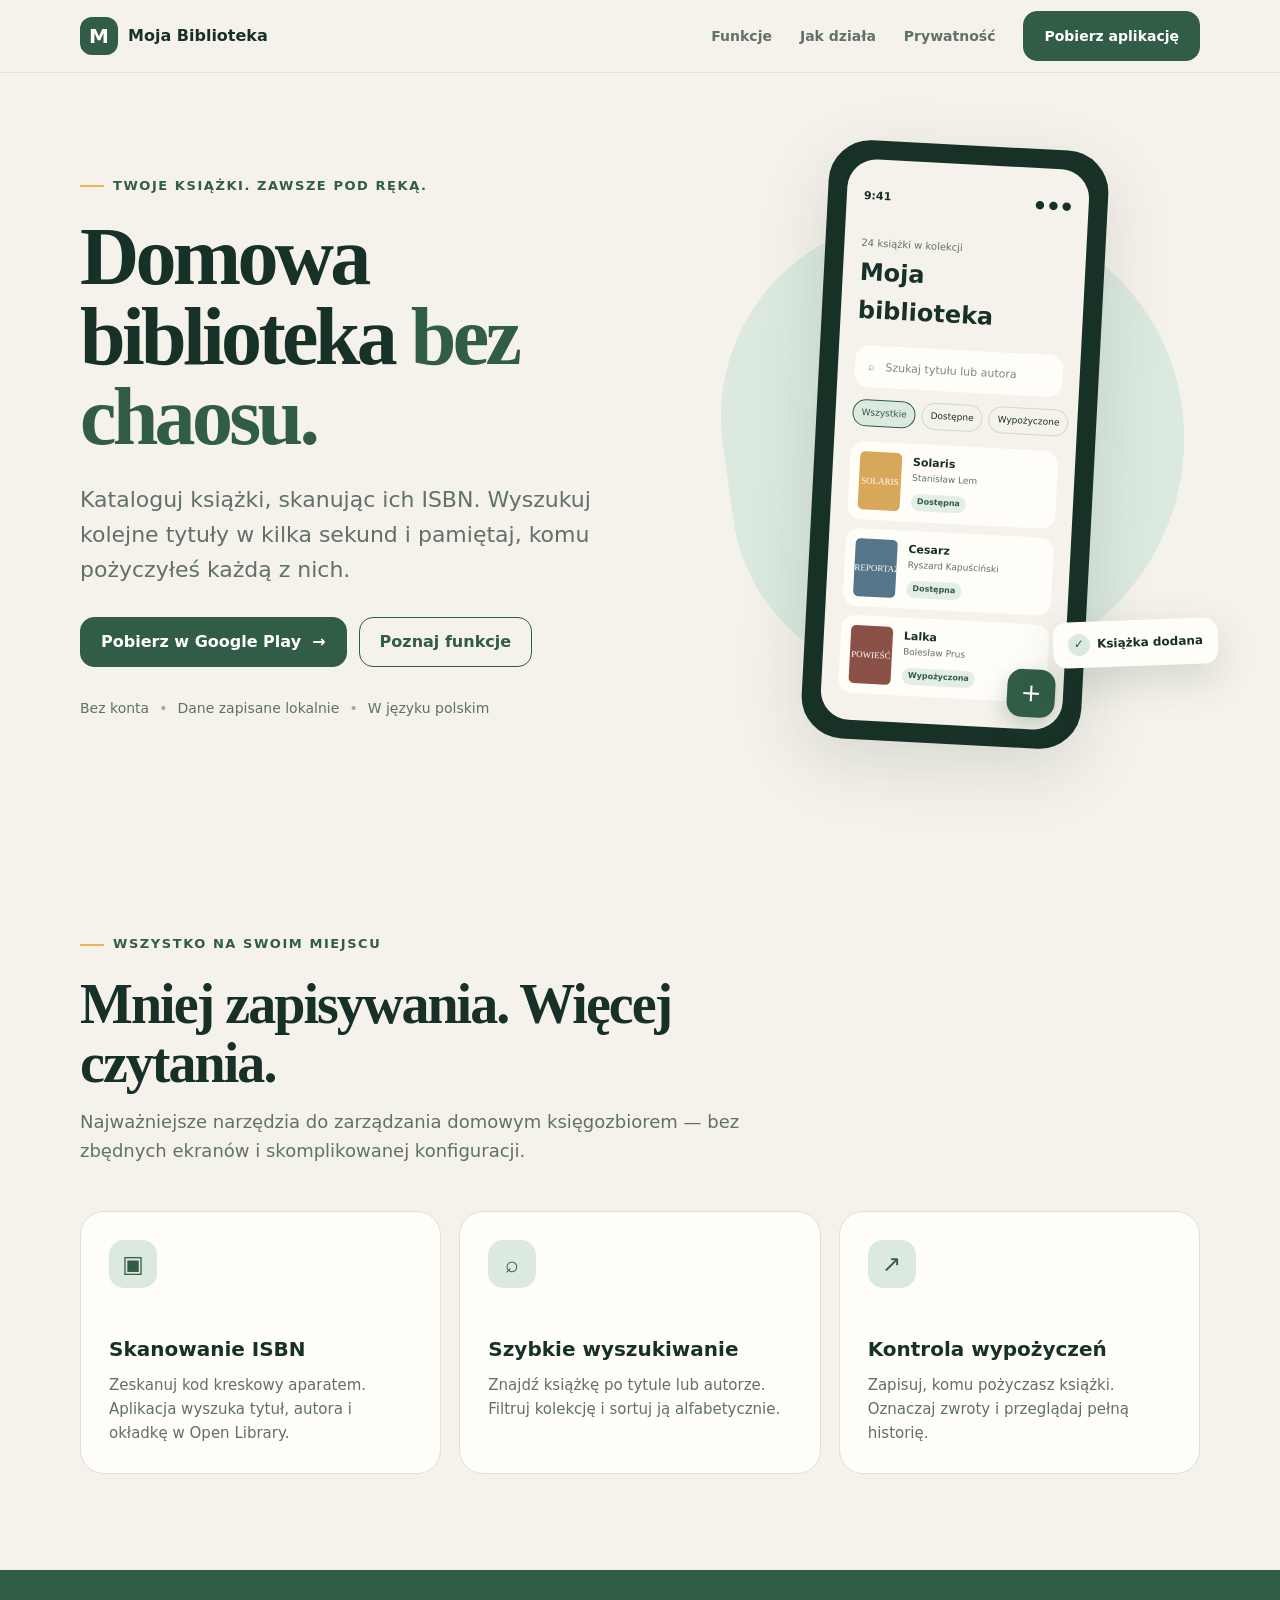
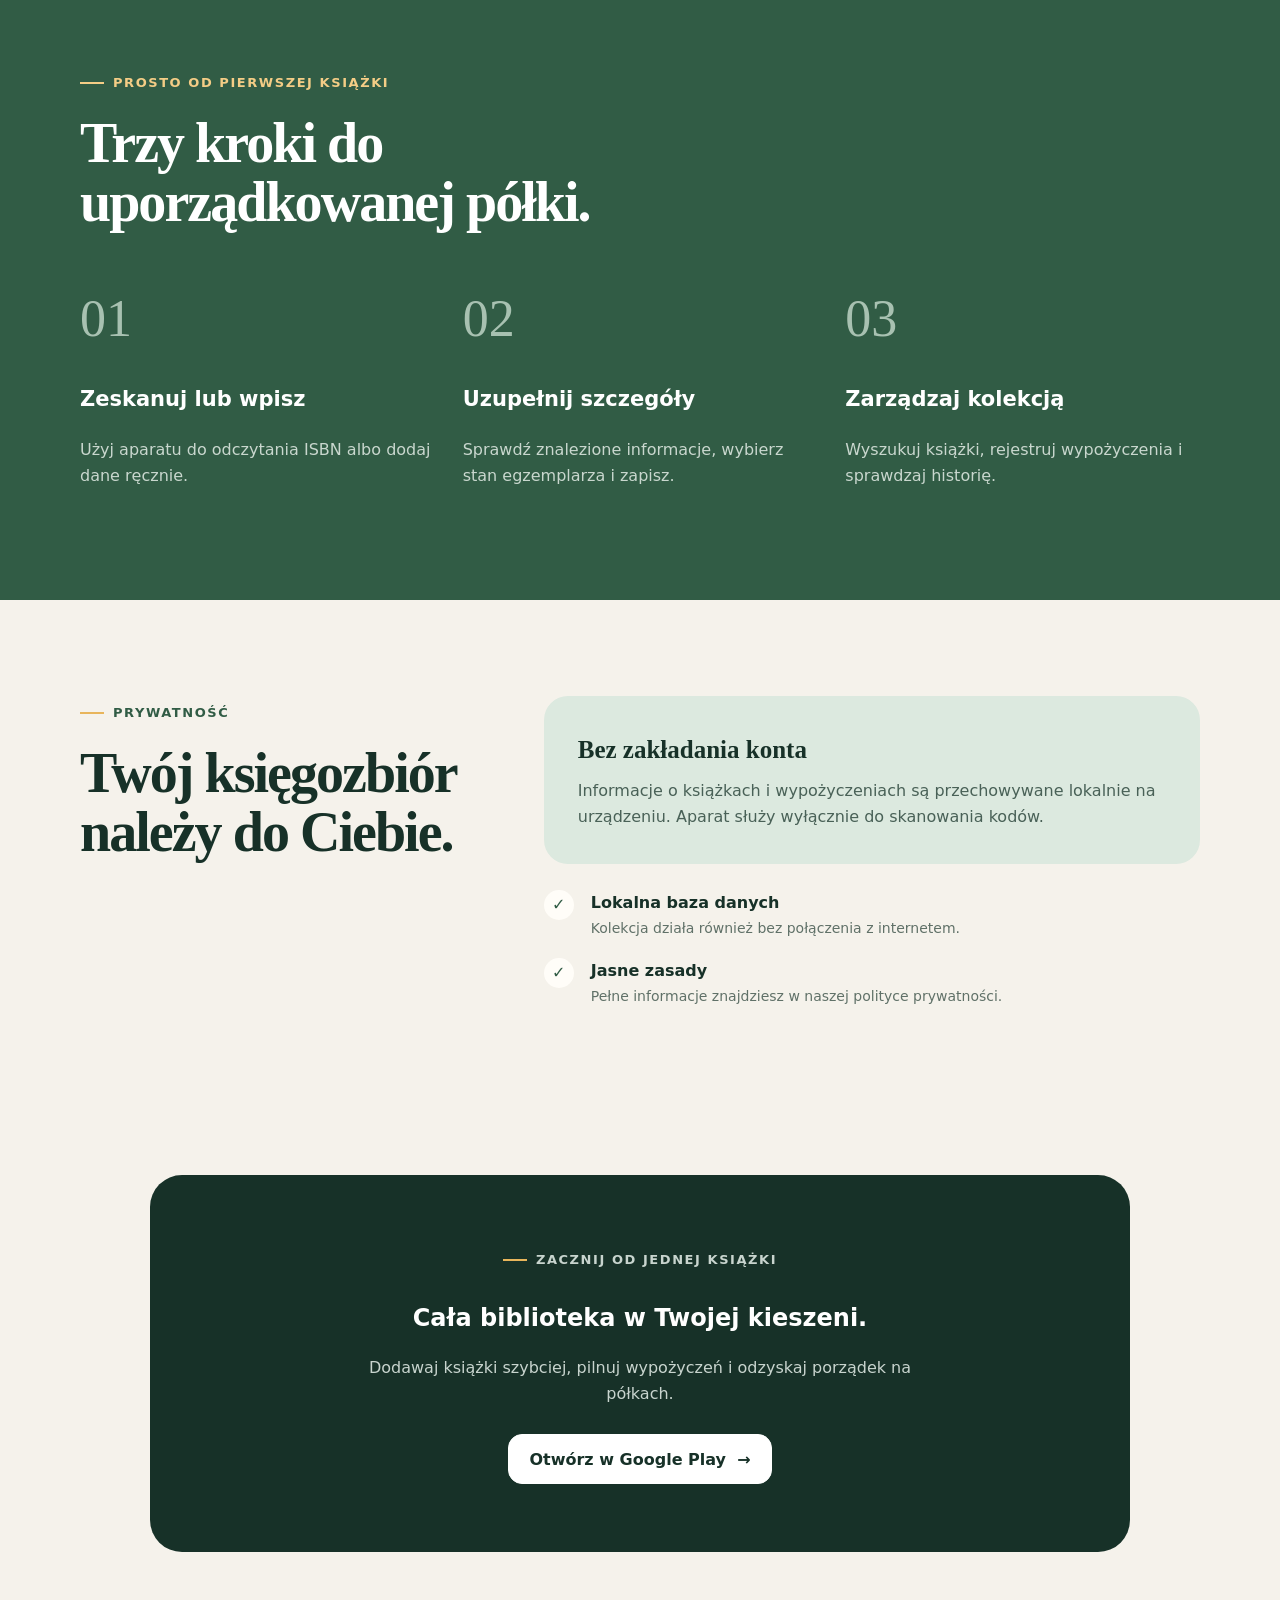
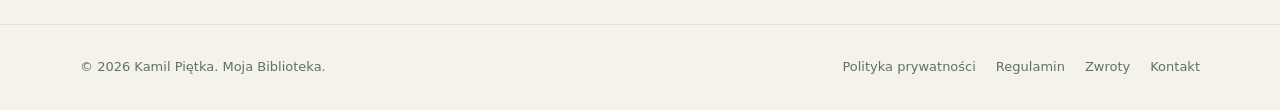
==== mojabiblioteka/index.html @ 93f89941 "Add Moja Biblioteka landing page" ====
<!doctype html>
<html lang="pl">
<head>
  <meta charset="utf-8">
  <meta name="viewport" content="width=device-width, initial-scale=1">
  <meta name="theme-color" content="#315c45">
  <meta name="description" content="Moja Biblioteka — prosta aplikacja do katalogowania książek i kontrolowania wypożyczeń.">
  <meta property="og:title" content="Moja Biblioteka — Twój księgozbiór w telefonie">
  <meta property="og:description" content="Skanuj ISBN, porządkuj książki i pamiętaj, komu je pożyczyłeś.">
  <meta property="og:type" content="website">
  <meta property="og:url" content="https://mojabiblioteka.kamilpietka.dev/">
  <title>Moja Biblioteka — Twój księgozbiór w telefonie</title>
  <style>
    :root{--ink:#173128;--muted:#607168;--green:#315c45;--green-dark:#244936;--mint:#dce9df;--cream:#f5f2eb;--paper:#fffdf8;--line:#dce2dc;--gold:#e8b55b;--shadow:0 22px 70px rgba(28,59,45,.14)}
    *{box-sizing:border-box}html{scroll-behavior:smooth}body{margin:0;background:var(--cream);color:var(--ink);font-family:Inter,ui-sans-serif,system-ui,-apple-system,BlinkMacSystemFont,"Segoe UI",sans-serif;line-height:1.6}a{color:inherit}.wrap{width:min(1120px,calc(100% - 40px));margin:auto}.site-header{position:sticky;top:0;z-index:10;background:rgba(245,242,235,.88);border-bottom:1px solid rgba(49,92,69,.1);backdrop-filter:blur(14px)}.nav{height:72px;display:flex;align-items:center;justify-content:space-between}.brand{display:flex;align-items:center;gap:10px;font-weight:800;text-decoration:none}.brand-mark{width:38px;height:38px;display:grid;place-items:center;border-radius:12px;background:var(--green);color:#fff;font-size:20px}.nav-links{display:flex;align-items:center;gap:28px}.nav-links a{text-decoration:none;font-size:14px;font-weight:650;color:var(--muted)}.nav-links a:hover{color:var(--green)}.button{display:inline-flex;align-items:center;justify-content:center;gap:10px;min-height:50px;padding:0 20px;border:1px solid var(--green);border-radius:14px;background:transparent;color:var(--green);font-weight:750;text-decoration:none;transition:.2s ease}.button:hover{transform:translateY(-2px);box-shadow:0 10px 28px rgba(49,92,69,.15)}.button.primary{background:var(--green);color:#fff}.hero{min-height:720px;display:grid;grid-template-columns:1.06fr .94fr;align-items:center;gap:76px;padding-top:72px;padding-bottom:88px}.eyebrow{display:inline-flex;align-items:center;gap:9px;margin:0 0 20px;color:var(--green);font-size:13px;font-weight:800;letter-spacing:.12em;text-transform:uppercase}.eyebrow:before{content:"";width:24px;height:2px;background:var(--gold)}h1,h2,h3,p{margin-top:0}h1{max-width:720px;margin-bottom:24px;font-family:Georgia,"Times New Roman",serif;font-size:clamp(48px,7vw,82px);line-height:.98;letter-spacing:-.045em;font-weight:700}h1 span{color:var(--green)}.lead{max-width:620px;margin-bottom:30px;color:var(--muted);font-size:clamp(18px,2vw,22px)}.hero-actions{display:flex;flex-wrap:wrap;gap:12px;margin-bottom:30px}.trust{display:flex;flex-wrap:wrap;gap:10px;color:var(--muted);font-size:14px}.trust span{display:flex;align-items:center;gap:7px}.trust span:not(:last-child):after{content:"•";margin-left:3px;color:#9aaba1}.phone-stage{position:relative;display:grid;place-items:center;min-height:560px}.blob{position:absolute;width:460px;height:460px;border-radius:47% 53% 56% 44%;background:var(--mint);transform:rotate(-8deg)}.phone{position:relative;width:280px;padding:12px;border:7px solid #183127;border-radius:42px;background:#183127;box-shadow:var(--shadow);transform:rotate(3deg)}.phone-screen{min-height:540px;overflow:hidden;border-radius:29px;background:var(--cream);padding:28px 17px 18px}.status{display:flex;justify-content:space-between;margin-bottom:30px;font-size:11px;font-weight:800}.app-count{font-size:10px;color:var(--muted)}.app-title{margin:2px 0 16px;font-size:24px;font-weight:800}.search{height:42px;display:flex;align-items:center;gap:8px;padding:0 13px;border-radius:14px;background:var(--paper);color:#7b8a82;font-size:11px}.chips{display:flex;gap:6px;margin:12px 0 15px}.chip{padding:5px 8px;border:1px solid #cdd8d1;border-radius:999px;font-size:9px}.chip.active{background:var(--mint);border-color:var(--green);color:var(--green)}.book{display:flex;gap:11px;margin-bottom:9px;padding:10px;border-radius:14px;background:var(--paper)}.cover{width:42px;height:58px;flex:none;border-radius:5px;display:grid;place-items:center;background:#d8a85a;color:#fff;font-family:Georgia,serif;font-size:9px;text-align:center}.cover.blue{background:#55758a}.cover.red{background:#8b5147}.book-copy{min-width:0}.book-copy strong{display:block;font-size:11px;white-space:nowrap;overflow:hidden;text-overflow:ellipsis}.book-copy small{display:block;color:var(--muted);font-size:9px}.badge{display:inline-block;margin-top:6px;padding:2px 6px;border-radius:999px;background:#e3efe6;color:var(--green);font-size:8px;font-weight:800}.fab{position:absolute;right:20px;bottom:24px;width:48px;height:48px;display:grid;place-items:center;border-radius:15px;background:var(--green);color:#fff;font-size:25px;box-shadow:0 8px 22px rgba(49,92,69,.28)}.floating-note{position:absolute;right:-18px;bottom:78px;padding:12px 15px;border-radius:14px;background:var(--paper);box-shadow:0 14px 40px rgba(34,63,49,.16);font-size:12px;font-weight:750;transform:rotate(-2deg)}.floating-note:before{content:"✓";display:inline-grid;place-items:center;width:22px;height:22px;margin-right:7px;border-radius:50%;background:var(--mint);color:var(--green)}section.section{padding:96px 0}.section-head{max-width:660px;margin-bottom:46px}.section h2{margin-bottom:15px;font-family:Georgia,"Times New Roman",serif;font-size:clamp(36px,5vw,56px);line-height:1.05;letter-spacing:-.035em}.section-head>p:last-child{color:var(--muted);font-size:18px}.feature-grid{display:grid;grid-template-columns:repeat(3,1fr);gap:18px}.feature{min-height:250px;padding:28px;border:1px solid var(--line);border-radius:24px;background:var(--paper)}.icon{width:48px;height:48px;display:grid;place-items:center;margin-bottom:45px;border-radius:15px;background:var(--mint);color:var(--green);font-size:23px}.feature h3{margin-bottom:8px;font-size:20px}.feature p{margin:0;color:var(--muted);font-size:15px}.steps-section{background:var(--green);color:#fff}.steps-section .eyebrow{color:#f4cd86}.steps-section .eyebrow:before{background:#f4cd86}.steps{display:grid;grid-template-columns:repeat(3,1fr);gap:28px}.step-num{display:block;margin-bottom:22px;color:#a8c1b1;font-family:Georgia,serif;font-size:52px}.step h3{font-size:21px}.step p{color:#c9d7ce}.privacy{display:grid;grid-template-columns:.75fr 1.25fr;gap:70px;align-items:start}.privacy-card{padding:34px;border-radius:24px;background:var(--mint)}.privacy-card strong{display:block;margin-bottom:8px;font-family:Georgia,serif;font-size:25px}.privacy-card p{margin:0;color:#496157}.check-list{display:grid;gap:18px}.check{display:grid;grid-template-columns:34px 1fr;gap:13px}.check-mark{width:30px;height:30px;display:grid;place-items:center;border-radius:50%;background:var(--paper);color:var(--green);font-weight:900}.check strong{display:block}.check p{margin:2px 0 0;color:var(--muted);font-size:14px}.cta{padding:72px 20px;text-align:center}.cta-card{max-width:980px;margin:auto;padding:68px 30px;border-radius:32px;background:var(--ink);color:#fff}.cta h2{max-width:700px;margin:0 auto 18px}.cta p{max-width:560px;margin:0 auto 28px;color:#c8d4ce}.cta .button{border-color:#fff;background:#fff;color:var(--ink)}footer{border-top:1px solid var(--line)}.footer{display:flex;align-items:center;justify-content:space-between;gap:20px;padding-top:32px;padding-bottom:32px;color:var(--muted);font-size:13px}.footer p{margin:0}.footer-links{display:flex;flex-wrap:wrap;gap:20px}.footer a{text-decoration:none}.footer a:hover{color:var(--green)}
    @media(max-width:900px){.hero{grid-template-columns:1fr;gap:30px;padding-top:64px}.hero-copy{text-align:center}.hero-copy .eyebrow{justify-content:center}.lead{margin-left:auto;margin-right:auto}.hero-actions,.trust{justify-content:center}.phone-stage{min-height:600px}.feature-grid,.steps{grid-template-columns:1fr}.feature{min-height:auto}.icon{margin-bottom:26px}.privacy{grid-template-columns:1fr}.nav-links a:not(.button){display:none}}
    @media(max-width:560px){.wrap{width:min(100% - 28px,1120px)}.nav{height:64px}.nav-links .button{min-height:42px;padding:0 13px;font-size:12px}h1{font-size:49px}.hero{padding-top:52px;padding-bottom:60px}.phone-stage{min-height:520px}.blob{width:330px;height:330px}.phone{width:245px}.phone-screen{min-height:470px}.floating-note{right:-2px}.section{padding:70px 0!important}.privacy{gap:30px}.cta{padding-left:14px;padding-right:14px}.cta-card{padding:52px 22px}.footer{align-items:flex-start;flex-direction:column}.footer-links{gap:12px 18px}}
    @media(prefers-reduced-motion:reduce){html{scroll-behavior:auto}.button{transition:none}}
  </style>
</head>
<body>
  <header class="site-header">
    <div class="wrap nav">
      <a class="brand" href="#start" aria-label="Moja Biblioteka — strona główna"><span class="brand-mark" aria-hidden="true">M</span> Moja Biblioteka</a>
      <nav class="nav-links" aria-label="Główna nawigacja">
        <a href="#funkcje">Funkcje</a><a href="#jak-dziala">Jak działa</a><a href="#prywatnosc">Prywatność</a>
        <a class="button primary" href="https://play.google.com/store/apps/details?id=com.kamilloo.mylibrary">Pobierz aplikację</a>
      </nav>
    </div>
  </header>

  <main id="start">
    <section class="hero wrap">
      <div class="hero-copy">
        <p class="eyebrow">Twoje książki. Zawsze pod ręką.</p>
        <h1>Domowa biblioteka <span>bez chaosu.</span></h1>
        <p class="lead">Kataloguj książki, skanując ich ISBN. Wyszukuj kolejne tytuły w kilka sekund i pamiętaj, komu pożyczyłeś każdą z nich.</p>
        <div class="hero-actions">
          <a class="button primary" href="https://play.google.com/store/apps/details?id=com.kamilloo.mylibrary" aria-label="Pobierz aplikację Moja Biblioteka w Google Play">Pobierz w Google Play&nbsp; →</a>
          <a class="button" href="#funkcje">Poznaj funkcje</a>
        </div>
        <div class="trust" aria-label="Najważniejsze informacje"><span>Bez konta</span><span>Dane zapisane lokalnie</span><span>W języku polskim</span></div>
      </div>

      <div class="phone-stage" aria-label="Podgląd aplikacji Moja Biblioteka">
        <div class="blob"></div>
        <div class="phone">
          <div class="phone-screen">
            <div class="status"><span>9:41</span><span>● ● ●</span></div>
            <div class="app-count">24 książki w kolekcji</div><div class="app-title">Moja biblioteka</div>
            <div class="search">⌕ &nbsp; Szukaj tytułu lub autora</div>
            <div class="chips"><span class="chip active">Wszystkie</span><span class="chip">Dostępne</span><span class="chip">Wypożyczone</span></div>
            <div class="book"><div class="cover">SOLARIS</div><div class="book-copy"><strong>Solaris</strong><small>Stanisław Lem</small><span class="badge">Dostępna</span></div></div>
            <div class="book"><div class="cover blue">REPORTAŻ</div><div class="book-copy"><strong>Cesarz</strong><small>Ryszard Kapuściński</small><span class="badge">Dostępna</span></div></div>
            <div class="book"><div class="cover red">POWIEŚĆ</div><div class="book-copy"><strong>Lalka</strong><small>Bolesław Prus</small><span class="badge">Wypożyczona</span></div></div>
            <div class="fab" aria-hidden="true">+</div>
          </div>
        </div>
        <div class="floating-note">Książka dodana</div>
      </div>
    </section>

    <section id="funkcje" class="section wrap">
      <div class="section-head"><p class="eyebrow">Wszystko na swoim miejscu</p><h2>Mniej zapisywania. Więcej czytania.</h2><p>Najważniejsze narzędzia do zarządzania domowym księgozbiorem — bez zbędnych ekranów i skomplikowanej konfiguracji.</p></div>
      <div class="feature-grid">
        <article class="feature"><div class="icon" aria-hidden="true">▣</div><h3>Skanowanie ISBN</h3><p>Zeskanuj kod kreskowy aparatem. Aplikacja wyszuka tytuł, autora i okładkę w Open Library.</p></article>
        <article class="feature"><div class="icon" aria-hidden="true">⌕</div><h3>Szybkie wyszukiwanie</h3><p>Znajdź książkę po tytule lub autorze. Filtruj kolekcję i sortuj ją alfabetycznie.</p></article>
        <article class="feature"><div class="icon" aria-hidden="true">↗</div><h3>Kontrola wypożyczeń</h3><p>Zapisuj, komu pożyczasz książki. Oznaczaj zwroty i przeglądaj pełną historię.</p></article>
      </div>
    </section>

    <section id="jak-dziala" class="section steps-section">
      <div class="wrap">
        <div class="section-head"><p class="eyebrow">Prosto od pierwszej książki</p><h2>Trzy kroki do uporządkowanej półki.</h2></div>
        <div class="steps">
          <article class="step"><span class="step-num">01</span><h3>Zeskanuj lub wpisz</h3><p>Użyj aparatu do odczytania ISBN albo dodaj dane ręcznie.</p></article>
          <article class="step"><span class="step-num">02</span><h3>Uzupełnij szczegóły</h3><p>Sprawdź znalezione informacje, wybierz stan egzemplarza i zapisz.</p></article>
          <article class="step"><span class="step-num">03</span><h3>Zarządzaj kolekcją</h3><p>Wyszukuj książki, rejestruj wypożyczenia i sprawdzaj historię.</p></article>
        </div>
      </div>
    </section>

    <section id="prywatnosc" class="section wrap privacy">
      <div><p class="eyebrow">Prywatność</p><h2>Twój księgozbiór należy do Ciebie.</h2></div>
      <div>
        <div class="privacy-card"><strong>Bez zakładania konta</strong><p>Informacje o książkach i wypożyczeniach są przechowywane lokalnie na urządzeniu. Aparat służy wyłącznie do skanowania kodów.</p></div>
        <div class="check-list" style="margin-top:26px">
          <div class="check"><span class="check-mark">✓</span><div><strong>Lokalna baza danych</strong><p>Kolekcja działa również bez połączenia z internetem.</p></div></div>
          <div class="check"><span class="check-mark">✓</span><div><strong>Jasne zasady</strong><p>Pełne informacje znajdziesz w naszej polityce prywatności.</p></div></div>
        </div>
      </div>
    </section>

    <section class="cta"><div class="cta-card"><p class="eyebrow">Zacznij od jednej książki</p><h2>Cała biblioteka w Twojej kieszeni.</h2><p>Dodawaj książki szybciej, pilnuj wypożyczeń i odzyskaj porządek na półkach.</p><a class="button" href="https://play.google.com/store/apps/details?id=com.kamilloo.mylibrary">Otwórz w Google Play&nbsp; →</a></div></section>
  </main>

  <footer><div class="wrap footer"><p>© 2026 Kamil Piętka. Moja Biblioteka.</p><nav class="footer-links" aria-label="Dokumenty i kontakt"><a href="./privacy/">Polityka prywatności</a><a href="./terms/">Regulamin</a><a href="./returns/">Zwroty</a><a href="mailto:phpdevondemand@gmail.com">Kontakt</a></nav></div></footer>
</body>
</html>
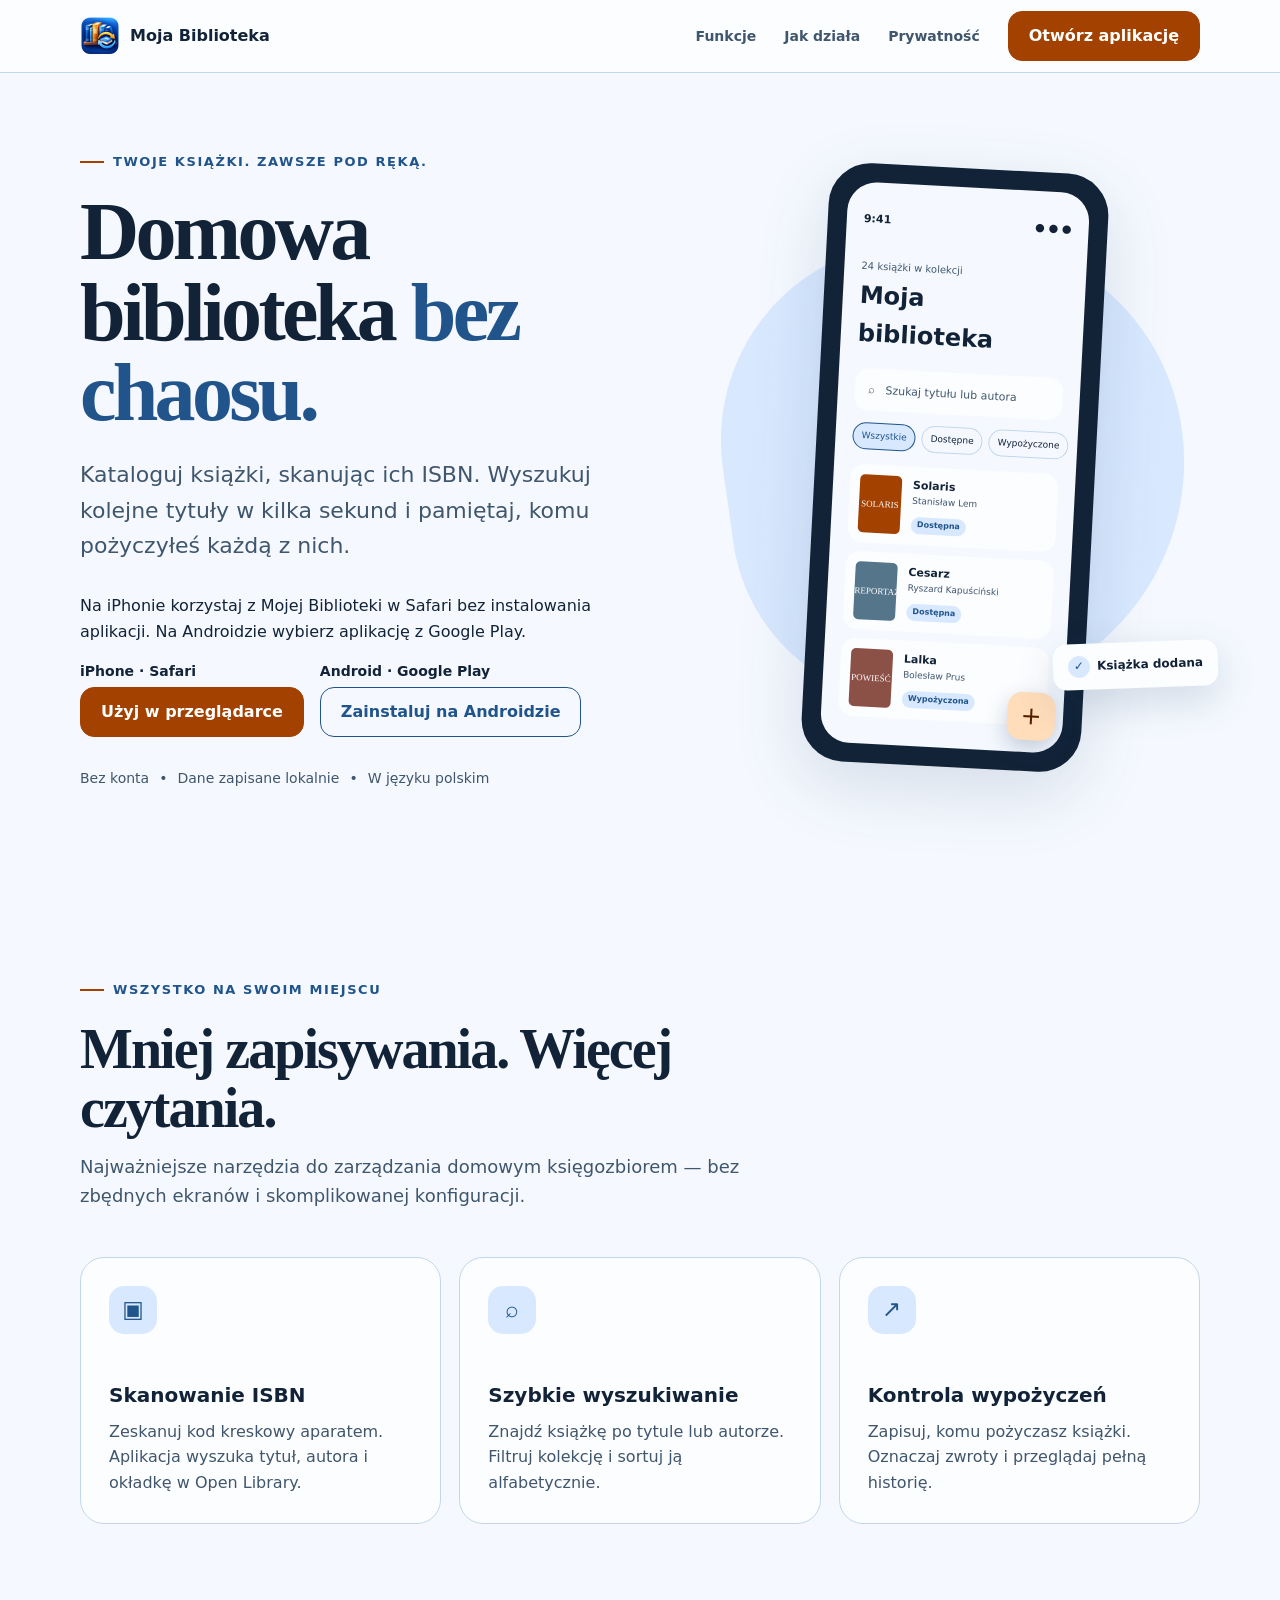
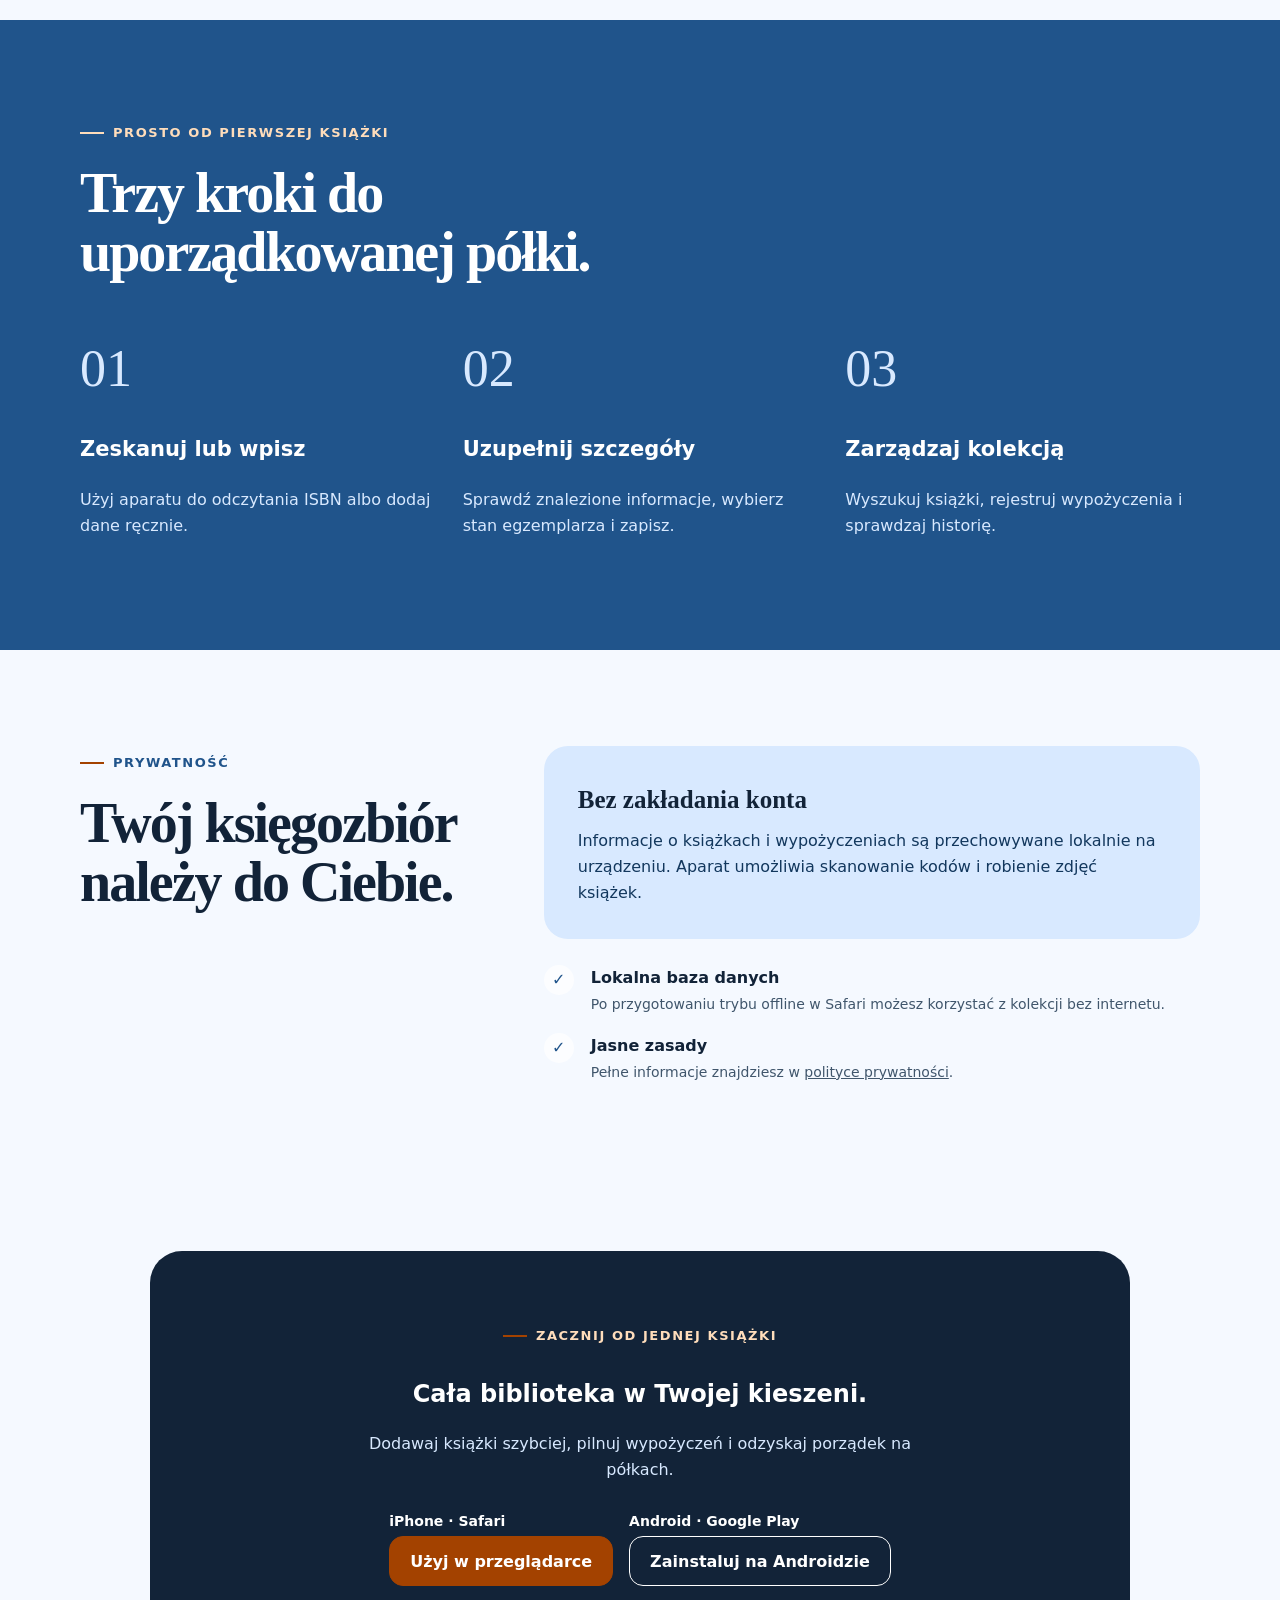
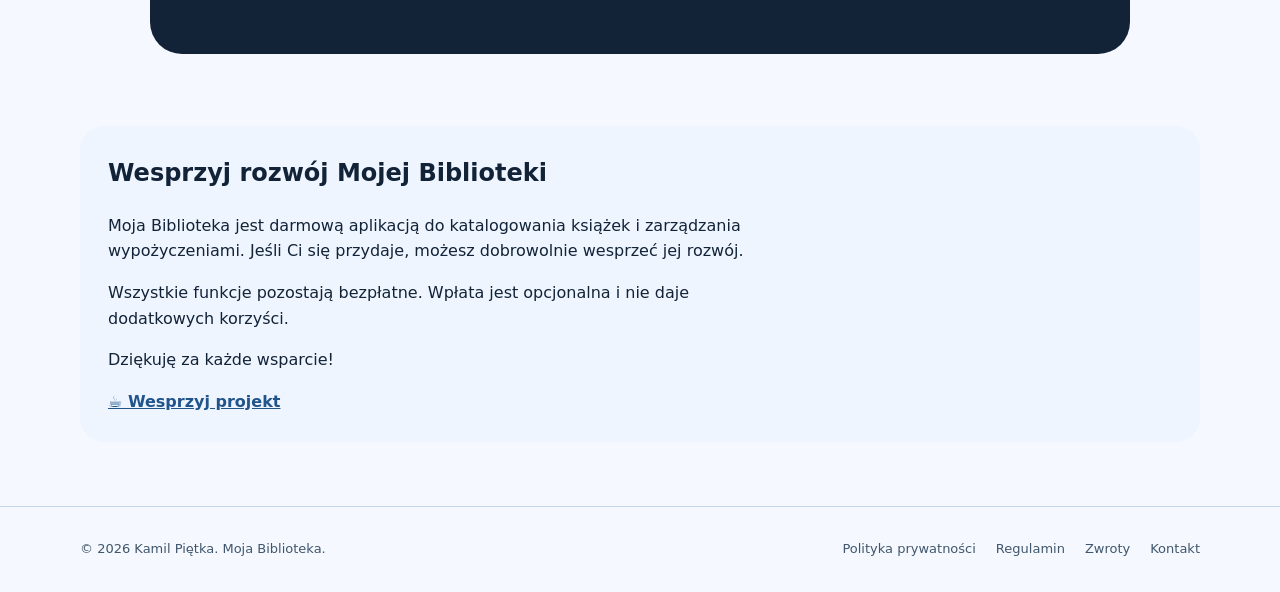
==== commit c38da17f: "Integrate Moja Biblioteka Safari app and refresh website branding" ====
--- a/mojabiblioteka/index.html
+++ b/mojabiblioteka/index.html
@@ -3,28 +3,182 @@
 <head>
   <meta charset="utf-8">
   <meta name="viewport" content="width=device-width, initial-scale=1">
-  <meta name="theme-color" content="#315c45">
+  <meta name="theme-color" content="#f5f9ff">
   <meta name="description" content="Moja Biblioteka — prosta aplikacja do katalogowania książek i kontrolowania wypożyczeń.">
   <meta property="og:title" content="Moja Biblioteka — Twój księgozbiór w telefonie">
   <meta property="og:description" content="Skanuj ISBN, porządkuj książki i pamiętaj, komu je pożyczyłeś.">
   <meta property="og:type" content="website">
-  <meta property="og:url" content="https://mojabiblioteka.kamilpietka.dev/">
+  <link rel="canonical" href="https://mojabiblioteka.app/">
+  <link rel="icon" type="image/png" sizes="32x32" href="assets/logo-32.png">
+  <link rel="apple-touch-icon" sizes="180x180" href="assets/logo-180.png">
+  <meta property="og:locale" content="pl_PL">
+  <meta property="og:url" content="https://mojabiblioteka.app/">
+  <meta property="og:image" content="https://mojabiblioteka.app/assets/logo-512.png">
+  <meta property="og:image:width" content="512">
+  <meta property="og:image:height" content="512">
+  <meta property="og:image:alt" content="Logo aplikacji Moja Biblioteka">
   <title>Moja Biblioteka — Twój księgozbiór w telefonie</title>
   <style>
-    :root{--ink:#173128;--muted:#607168;--green:#315c45;--green-dark:#244936;--mint:#dce9df;--cream:#f5f2eb;--paper:#fffdf8;--line:#dce2dc;--gold:#e8b55b;--shadow:0 22px 70px rgba(28,59,45,.14)}
-    *{box-sizing:border-box}html{scroll-behavior:smooth}body{margin:0;background:var(--cream);color:var(--ink);font-family:Inter,ui-sans-serif,system-ui,-apple-system,BlinkMacSystemFont,"Segoe UI",sans-serif;line-height:1.6}a{color:inherit}.wrap{width:min(1120px,calc(100% - 40px));margin:auto}.site-header{position:sticky;top:0;z-index:10;background:rgba(245,242,235,.88);border-bottom:1px solid rgba(49,92,69,.1);backdrop-filter:blur(14px)}.nav{height:72px;display:flex;align-items:center;justify-content:space-between}.brand{display:flex;align-items:center;gap:10px;font-weight:800;text-decoration:none}.brand-mark{width:38px;height:38px;display:grid;place-items:center;border-radius:12px;background:var(--green);color:#fff;font-size:20px}.nav-links{display:flex;align-items:center;gap:28px}.nav-links a{text-decoration:none;font-size:14px;font-weight:650;color:var(--muted)}.nav-links a:hover{color:var(--green)}.button{display:inline-flex;align-items:center;justify-content:center;gap:10px;min-height:50px;padding:0 20px;border:1px solid var(--green);border-radius:14px;background:transparent;color:var(--green);font-weight:750;text-decoration:none;transition:.2s ease}.button:hover{transform:translateY(-2px);box-shadow:0 10px 28px rgba(49,92,69,.15)}.button.primary{background:var(--green);color:#fff}.hero{min-height:720px;display:grid;grid-template-columns:1.06fr .94fr;align-items:center;gap:76px;padding-top:72px;padding-bottom:88px}.eyebrow{display:inline-flex;align-items:center;gap:9px;margin:0 0 20px;color:var(--green);font-size:13px;font-weight:800;letter-spacing:.12em;text-transform:uppercase}.eyebrow:before{content:"";width:24px;height:2px;background:var(--gold)}h1,h2,h3,p{margin-top:0}h1{max-width:720px;margin-bottom:24px;font-family:Georgia,"Times New Roman",serif;font-size:clamp(48px,7vw,82px);line-height:.98;letter-spacing:-.045em;font-weight:700}h1 span{color:var(--green)}.lead{max-width:620px;margin-bottom:30px;color:var(--muted);font-size:clamp(18px,2vw,22px)}.hero-actions{display:flex;flex-wrap:wrap;gap:12px;margin-bottom:30px}.trust{display:flex;flex-wrap:wrap;gap:10px;color:var(--muted);font-size:14px}.trust span{display:flex;align-items:center;gap:7px}.trust span:not(:last-child):after{content:"•";margin-left:3px;color:#9aaba1}.phone-stage{position:relative;display:grid;place-items:center;min-height:560px}.blob{position:absolute;width:460px;height:460px;border-radius:47% 53% 56% 44%;background:var(--mint);transform:rotate(-8deg)}.phone{position:relative;width:280px;padding:12px;border:7px solid #183127;border-radius:42px;background:#183127;box-shadow:var(--shadow);transform:rotate(3deg)}.phone-screen{min-height:540px;overflow:hidden;border-radius:29px;background:var(--cream);padding:28px 17px 18px}.status{display:flex;justify-content:space-between;margin-bottom:30px;font-size:11px;font-weight:800}.app-count{font-size:10px;color:var(--muted)}.app-title{margin:2px 0 16px;font-size:24px;font-weight:800}.search{height:42px;display:flex;align-items:center;gap:8px;padding:0 13px;border-radius:14px;background:var(--paper);color:#7b8a82;font-size:11px}.chips{display:flex;gap:6px;margin:12px 0 15px}.chip{padding:5px 8px;border:1px solid #cdd8d1;border-radius:999px;font-size:9px}.chip.active{background:var(--mint);border-color:var(--green);color:var(--green)}.book{display:flex;gap:11px;margin-bottom:9px;padding:10px;border-radius:14px;background:var(--paper)}.cover{width:42px;height:58px;flex:none;border-radius:5px;display:grid;place-items:center;background:#d8a85a;color:#fff;font-family:Georgia,serif;font-size:9px;text-align:center}.cover.blue{background:#55758a}.cover.red{background:#8b5147}.book-copy{min-width:0}.book-copy strong{display:block;font-size:11px;white-space:nowrap;overflow:hidden;text-overflow:ellipsis}.book-copy small{display:block;color:var(--muted);font-size:9px}.badge{display:inline-block;margin-top:6px;padding:2px 6px;border-radius:999px;background:#e3efe6;color:var(--green);font-size:8px;font-weight:800}.fab{position:absolute;right:20px;bottom:24px;width:48px;height:48px;display:grid;place-items:center;border-radius:15px;background:var(--green);color:#fff;font-size:25px;box-shadow:0 8px 22px rgba(49,92,69,.28)}.floating-note{position:absolute;right:-18px;bottom:78px;padding:12px 15px;border-radius:14px;background:var(--paper);box-shadow:0 14px 40px rgba(34,63,49,.16);font-size:12px;font-weight:750;transform:rotate(-2deg)}.floating-note:before{content:"✓";display:inline-grid;place-items:center;width:22px;height:22px;margin-right:7px;border-radius:50%;background:var(--mint);color:var(--green)}section.section{padding:96px 0}.section-head{max-width:660px;margin-bottom:46px}.section h2{margin-bottom:15px;font-family:Georgia,"Times New Roman",serif;font-size:clamp(36px,5vw,56px);line-height:1.05;letter-spacing:-.035em}.section-head>p:last-child{color:var(--muted);font-size:18px}.feature-grid{display:grid;grid-template-columns:repeat(3,1fr);gap:18px}.feature{min-height:250px;padding:28px;border:1px solid var(--line);border-radius:24px;background:var(--paper)}.icon{width:48px;height:48px;display:grid;place-items:center;margin-bottom:45px;border-radius:15px;background:var(--mint);color:var(--green);font-size:23px}.feature h3{margin-bottom:8px;font-size:20px}.feature p{margin:0;color:var(--muted);font-size:15px}.steps-section{background:var(--green);color:#fff}.steps-section .eyebrow{color:#f4cd86}.steps-section .eyebrow:before{background:#f4cd86}.steps{display:grid;grid-template-columns:repeat(3,1fr);gap:28px}.step-num{display:block;margin-bottom:22px;color:#a8c1b1;font-family:Georgia,serif;font-size:52px}.step h3{font-size:21px}.step p{color:#c9d7ce}.privacy{display:grid;grid-template-columns:.75fr 1.25fr;gap:70px;align-items:start}.privacy-card{padding:34px;border-radius:24px;background:var(--mint)}.privacy-card strong{display:block;margin-bottom:8px;font-family:Georgia,serif;font-size:25px}.privacy-card p{margin:0;color:#496157}.check-list{display:grid;gap:18px}.check{display:grid;grid-template-columns:34px 1fr;gap:13px}.check-mark{width:30px;height:30px;display:grid;place-items:center;border-radius:50%;background:var(--paper);color:var(--green);font-weight:900}.check strong{display:block}.check p{margin:2px 0 0;color:var(--muted);font-size:14px}.cta{padding:72px 20px;text-align:center}.cta-card{max-width:980px;margin:auto;padding:68px 30px;border-radius:32px;background:var(--ink);color:#fff}.cta h2{max-width:700px;margin:0 auto 18px}.cta p{max-width:560px;margin:0 auto 28px;color:#c8d4ce}.cta .button{border-color:#fff;background:#fff;color:var(--ink)}footer{border-top:1px solid var(--line)}.footer{display:flex;align-items:center;justify-content:space-between;gap:20px;padding-top:32px;padding-bottom:32px;color:var(--muted);font-size:13px}.footer p{margin:0}.footer-links{display:flex;flex-wrap:wrap;gap:20px}.footer a{text-decoration:none}.footer a:hover{color:var(--green)}
-    @media(max-width:900px){.hero{grid-template-columns:1fr;gap:30px;padding-top:64px}.hero-copy{text-align:center}.hero-copy .eyebrow{justify-content:center}.lead{margin-left:auto;margin-right:auto}.hero-actions,.trust{justify-content:center}.phone-stage{min-height:600px}.feature-grid,.steps{grid-template-columns:1fr}.feature{min-height:auto}.icon{margin-bottom:26px}.privacy{grid-template-columns:1fr}.nav-links a:not(.button){display:none}}
-    @media(max-width:560px){.wrap{width:min(100% - 28px,1120px)}.nav{height:64px}.nav-links .button{min-height:42px;padding:0 13px;font-size:12px}h1{font-size:49px}.hero{padding-top:52px;padding-bottom:60px}.phone-stage{min-height:520px}.blob{width:330px;height:330px}.phone{width:245px}.phone-screen{min-height:470px}.floating-note{right:-2px}.section{padding:70px 0!important}.privacy{gap:30px}.cta{padding-left:14px;padding-right:14px}.cta-card{padding:52px 22px}.footer{align-items:flex-start;flex-direction:column}.footer-links{gap:12px 18px}}
-    @media(prefers-reduced-motion:reduce){html{scroll-behavior:auto}.button{transition:none}}
+    :root {
+      color-scheme: light;
+      --primary: #a34200;
+      --primary-container: #ffddbb;
+      --on-primary-container: #542000;
+      --secondary: #20548b;
+      --secondary-container: #d8e9ff;
+      --on-secondary: #ffffff;
+      --on-secondary-container: #12375d;
+      --surface: #f5f9ff;
+      --surface-lowest: #fcfdff;
+      --surface-low: #eef5ff;
+      --ink: #122338;
+      --muted: #40566c;
+      --line: #c2d7ed;
+      --shadow: 0 22px 70px rgba(18,55,93,.14);
+    }
+    *{box-sizing:border-box}
+    html{scroll-padding-top:6rem}
+    body{margin:0;background:var(--surface);color:var(--ink);font-family:Inter,ui-sans-serif,system-ui,-apple-system,BlinkMacSystemFont,"Segoe UI",sans-serif;line-height:1.6}
+    a{color:inherit}
+    .wrap{width:min(1120px,calc(100% - 40px));margin:auto}
+    .site-header{position:sticky;top:0;z-index:10;background:var(--surface-lowest);border-bottom:1px solid var(--line)}
+    .nav{height:72px;display:flex;align-items:center;justify-content:space-between}
+    .brand{display:flex;align-items:center;gap:10px;font-weight:800;text-decoration:none}
+    .brand-mark{width:40px;height:40px;border-radius:12px}
+    .nav-links{display:flex;align-items:center;gap:28px}
+    .nav-links a:not(.button){text-decoration:none;font-size:14px;font-weight:650;color:var(--muted)}
+    .nav-links a:not(.button):hover{color:var(--secondary)}
+    .button{display:inline-flex;align-items:center;justify-content:center;gap:10px;min-height:50px;padding:0 20px;border:1px solid var(--secondary);border-radius:14px;background:transparent;color:var(--secondary);font-weight:750;text-decoration:none;text-align:center}
+    .button:hover{text-decoration:underline}
+    .button.primary{background:var(--primary);border-color:var(--primary);color:white}
+    .hero{min-height:720px;display:grid;grid-template-columns:1.06fr .94fr;align-items:center;gap:76px;padding-top:72px;padding-bottom:88px}
+    .eyebrow{display:inline-flex;align-items:center;gap:9px;margin:0 0 20px;color:var(--secondary);font-size:13px;font-weight:800;letter-spacing:.12em;text-transform:uppercase}
+    .eyebrow:before{content:"";width:24px;height:2px;background:var(--primary)}
+    h1,h2,h3,p{margin-top:0}
+    h1{max-width:720px;margin-bottom:24px;font-family:Georgia,"Times New Roman",serif;font-size:clamp(48px,7vw,82px);line-height:.98;letter-spacing:-.045em;font-weight:700}
+    h1 span{color:var(--secondary)}
+    .lead{max-width:620px;margin-bottom:30px;color:var(--muted);font-size:clamp(18px,2vw,22px)}
+    .hero-actions{display:flex;flex-wrap:wrap;gap:12px;margin-bottom:30px}
+    .trust{display:flex;flex-wrap:wrap;gap:10px;color:var(--muted);font-size:14px}
+    .trust span{display:flex;align-items:center;gap:7px}
+    .trust span:not(:last-child):after{content:"•";margin-left:3px;color:var(--muted)}
+    .phone-stage{position:relative;display:grid;place-items:center;min-height:560px}
+    .blob{position:absolute;width:min(100%,460px);aspect-ratio:1;border-radius:47% 53% 56% 44%;background:var(--secondary-container);transform:rotate(-8deg)}
+    .phone{position:relative;width:280px;padding:12px;border:7px solid var(--ink);border-radius:42px;background:var(--ink);box-shadow:var(--shadow);transform:rotate(3deg)}
+    .phone-screen{min-height:540px;overflow:hidden;border-radius:29px;background:var(--surface);padding:28px 17px 18px}
+    .status{display:flex;justify-content:space-between;margin-bottom:30px;font-size:11px;font-weight:800}
+    .app-count{font-size:10px;color:var(--muted)}
+    .app-title{margin:2px 0 16px;font-size:24px;font-weight:800}
+    .search{height:42px;display:flex;align-items:center;gap:8px;padding:0 13px;border-radius:14px;background:var(--surface-lowest);color:var(--muted);font-size:11px}
+    .chips{display:flex;gap:6px;margin:12px 0 15px}
+    .chip{padding:5px 8px;border:1px solid var(--line);border-radius:999px;font-size:9px}
+    .chip.active{background:var(--secondary-container);border-color:var(--secondary);color:var(--secondary)}
+    .book{display:flex;gap:11px;margin-bottom:9px;padding:10px;border-radius:14px;background:var(--surface-lowest)}
+    .cover{width:42px;height:58px;flex:none;border-radius:5px;display:grid;place-items:center;background:var(--primary);color:#fff;font-family:Georgia,serif;font-size:9px;text-align:center}
+    .cover.blue{background:#55758a}
+    .cover.red{background:#8b5147}
+    .book-copy{min-width:0}
+    .book-copy strong{display:block;font-size:11px;white-space:nowrap;overflow:hidden;text-overflow:ellipsis}
+    .book-copy small{display:block;color:var(--muted);font-size:9px}
+    .badge{display:inline-block;margin-top:6px;padding:2px 6px;border-radius:999px;background:var(--secondary-container);color:var(--secondary);font-size:8px;font-weight:800}
+    .fab{position:absolute;right:20px;bottom:24px;width:48px;height:48px;display:grid;place-items:center;border-radius:15px;background:var(--primary-container);color:var(--on-primary-container);font-size:25px;box-shadow:0 8px 22px rgba(18,55,93,.24)}
+    .floating-note{position:absolute;right:-18px;bottom:78px;padding:12px 15px;border-radius:14px;background:var(--surface-lowest);box-shadow:0 14px 40px rgba(18,55,93,.16);font-size:12px;font-weight:750;transform:rotate(-2deg)}
+    .floating-note:before{content:"✓";display:inline-grid;place-items:center;width:22px;height:22px;margin-right:7px;border-radius:50%;background:var(--secondary-container);color:var(--secondary)}
+    section.section{padding:96px 0}
+    .section-head{max-width:660px;margin-bottom:46px}
+    .section h2{margin-bottom:15px;font-family:Georgia,"Times New Roman",serif;font-size:clamp(36px,5vw,56px);line-height:1.05;letter-spacing:-.035em}
+    .section-head>p:last-child:not(.eyebrow){color:var(--muted);font-size:18px}
+    .feature-grid{display:grid;grid-template-columns:repeat(3,1fr);gap:18px}
+    .feature{min-height:250px;padding:28px;border:1px solid var(--line);border-radius:24px;background:var(--surface-lowest)}
+    .icon{width:48px;height:48px;display:grid;place-items:center;margin-bottom:45px;border-radius:15px;background:var(--secondary-container);color:var(--secondary);font-size:23px}
+    .feature h3{margin-bottom:8px;font-size:20px}
+    .feature p{margin:0;color:var(--muted)}
+    .steps-section{background:var(--secondary);color:var(--on-secondary)}
+    .steps-section .eyebrow{color:var(--primary-container)}
+    .steps-section .eyebrow:before{background:var(--primary-container)}
+    .steps{display:grid;grid-template-columns:repeat(3,1fr);gap:28px}
+    .step-num{display:block;margin-bottom:22px;color:var(--secondary-container);font-family:Georgia,serif;font-size:52px}
+    .step h3{font-size:21px}
+    .step p{color:var(--secondary-container)}
+    .privacy{display:grid;grid-template-columns:.75fr 1.25fr;gap:70px;align-items:start}
+    .privacy-card{padding:34px;border-radius:24px;background:var(--secondary-container)}
+    .privacy-card strong{display:block;margin-bottom:8px;font-family:Georgia,serif;font-size:25px}
+    .privacy-card p{margin:0;color:var(--on-secondary-container)}
+    .check-list{display:grid;gap:18px}
+    .check{display:grid;grid-template-columns:34px 1fr;gap:13px}
+    .check-mark{width:30px;height:30px;display:grid;place-items:center;border-radius:50%;background:var(--surface-lowest);color:var(--secondary);font-weight:900}
+    .check strong{display:block}
+    .check p{margin:2px 0 0;color:var(--muted);font-size:14px}
+    .cta{padding:72px 20px;text-align:center}
+    .cta-card{max-width:980px;margin:auto;padding:68px 30px;border-radius:32px;background:var(--ink);color:#fff}
+    .cta h2{max-width:700px;margin:0 auto 18px}
+    .cta p{max-width:560px;margin:0 auto 28px;color:var(--secondary-container)}
+    .cta .button:not(.primary){border-color:white;color:white}
+    footer{border-top:1px solid var(--line)}
+    .footer{display:flex;align-items:center;justify-content:space-between;gap:20px;padding-top:32px;padding-bottom:32px;color:var(--muted);font-size:13px}
+    .footer p{margin:0}
+    .footer-links{display:flex;flex-wrap:wrap;gap:20px}
+    .footer a{text-decoration:none}
+    .footer a:hover{color:var(--secondary)}
+
+    @media (max-width: 900px) {
+      .hero{grid-template-columns:1fr;gap:30px;padding-top:64px}
+      .hero-copy{text-align:center}
+      .hero-copy .eyebrow{justify-content:center}
+      .lead{margin-left:auto;margin-right:auto}
+      .hero-actions,.trust{justify-content:center}
+      .phone-stage{min-height:600px}
+      .feature-grid,.steps{grid-template-columns:1fr}
+      .feature{min-height:auto}
+      .icon{margin-bottom:26px}
+      .privacy{grid-template-columns:1fr}
+      .nav-links a:not(.button){display:none}
+    }
+
+    @media (max-width: 560px) {
+      .wrap{width:min(calc(100% - 28px),1120px)}
+      .nav{height:64px}
+      .nav-links .button{min-height:42px;padding:0 13px;font-size:12px}
+      h1{font-size:clamp(34px,11vw,49px)}
+      .hero{padding-top:52px;padding-bottom:60px}
+      .phone-stage{min-height:520px}
+      .blob{width:min(100%,330px)}
+      .phone{width:245px}
+      .phone-screen{min-height:470px}
+      .floating-note{right:-2px}
+      section.section{padding:70px 0}
+      .privacy{gap:30px}
+      .cta{padding-left:14px;padding-right:14px}
+      .cta-card{padding:52px 22px}
+      .footer{align-items:flex-start;flex-direction:column}
+      .footer-links{gap:12px 18px}
+    }
+    :focus-visible { outline: 3px solid currentColor; outline-offset: 4px; }
+    .steps-section .eyebrow, .cta-card .eyebrow { color: var(--primary-container); }
+    .platform-actions { display: flex; flex-wrap: wrap; align-items: flex-start; gap: 16px; }
+    .platform-action { display: grid; gap: 4px; text-align: left; }
+    .platform-action span { font-size: .875rem; font-weight: 650; }
+    .cta .platform-actions { justify-content: center; }
+    .support { padding: 1.75rem; margin-bottom: 4rem; border-radius: 24px; background: var(--surface-low); }
+    .support p { max-width: 64ch; }
+    .support a { color: var(--secondary); font-weight: 750; }
+    @media (max-width: 900px) { .platform-actions { justify-content: center; } }
+    @media (max-width: 360px) {
+      .nav { height: auto; min-height: 64px; flex-wrap: wrap; gap: 8px; padding-block: 8px; }
+      .phone { max-width: 90%; }
+      .blob { width: 88%; }
+    }
+    @media (prefers-reduced-motion: reduce) { html { scroll-behavior: auto; } }
   </style>
+  <script src="platform.js" defer></script>
 </head>
 <body>
   <header class="site-header">
     <div class="wrap nav">
-      <a class="brand" href="#start" aria-label="Moja Biblioteka — strona główna"><span class="brand-mark" aria-hidden="true">M</span> Moja Biblioteka</a>
+      <a class="brand" href="#start" aria-label="Moja Biblioteka — strona główna"><img class="brand-mark" src="assets/logo-80.png" alt="" width="40" height="40"> Moja Biblioteka</a>
       <nav class="nav-links" aria-label="Główna nawigacja">
         <a href="#funkcje">Funkcje</a><a href="#jak-dziala">Jak działa</a><a href="#prywatnosc">Prywatność</a>
-        <a class="button primary" href="https://play.google.com/store/apps/details?id=com.kamilloo.mylibrary">Pobierz aplikację</a>
+        <a class="button primary" href="#start">Otwórz aplikację</a>
       </nav>
     </div>
   </header>
@@ -35,14 +189,15 @@
         <p class="eyebrow">Twoje książki. Zawsze pod ręką.</p>
         <h1>Domowa biblioteka <span>bez chaosu.</span></h1>
         <p class="lead">Kataloguj książki, skanując ich ISBN. Wyszukuj kolejne tytuły w kilka sekund i pamiętaj, komu pożyczyłeś każdą z nich.</p>
-        <div class="hero-actions">
-          <a class="button primary" href="https://play.google.com/store/apps/details?id=com.kamilloo.mylibrary" aria-label="Pobierz aplikację Moja Biblioteka w Google Play">Pobierz w Google Play&nbsp; →</a>
-          <a class="button" href="#funkcje">Poznaj funkcje</a>
+        <p>Na iPhonie korzystaj z Mojej Biblioteki w Safari bez instalowania aplikacji. Na Androidzie wybierz aplikację z Google Play.</p>
+        <div class="hero-actions platform-actions">
+          <div class="platform-action"><span>iPhone · Safari</span><a class="button primary" href="/app/">Użyj w przeglądarce</a></div>
+          <div class="platform-action"><span>Android · Google Play</span><a class="button" href="https://play.google.com/store/apps/details?id=com.kamilloo.mylibrary">Zainstaluj na Androidzie</a></div>
         </div>
         <div class="trust" aria-label="Najważniejsze informacje"><span>Bez konta</span><span>Dane zapisane lokalnie</span><span>W języku polskim</span></div>
       </div>
 
-      <div class="phone-stage" aria-label="Podgląd aplikacji Moja Biblioteka">
+      <div class="phone-stage" role="img" aria-label="Podgląd katalogu książek z tytułami, autorami i stanem wypożyczenia">
         <div class="blob"></div>
         <div class="phone">
           <div class="phone-screen">
@@ -83,15 +238,25 @@
     <section id="prywatnosc" class="section wrap privacy">
       <div><p class="eyebrow">Prywatność</p><h2>Twój księgozbiór należy do Ciebie.</h2></div>
       <div>
-        <div class="privacy-card"><strong>Bez zakładania konta</strong><p>Informacje o książkach i wypożyczeniach są przechowywane lokalnie na urządzeniu. Aparat służy wyłącznie do skanowania kodów.</p></div>
+        <div class="privacy-card"><strong>Bez zakładania konta</strong><p>Informacje o książkach i wypożyczeniach są przechowywane lokalnie na urządzeniu. Aparat umożliwia skanowanie kodów i robienie zdjęć książek.</p></div>
         <div class="check-list" style="margin-top:26px">
-          <div class="check"><span class="check-mark">✓</span><div><strong>Lokalna baza danych</strong><p>Kolekcja działa również bez połączenia z internetem.</p></div></div>
-          <div class="check"><span class="check-mark">✓</span><div><strong>Jasne zasady</strong><p>Pełne informacje znajdziesz w naszej polityce prywatności.</p></div></div>
-        </div>
-      </div>
-    </section>
-
-    <section class="cta"><div class="cta-card"><p class="eyebrow">Zacznij od jednej książki</p><h2>Cała biblioteka w Twojej kieszeni.</h2><p>Dodawaj książki szybciej, pilnuj wypożyczeń i odzyskaj porządek na półkach.</p><a class="button" href="https://play.google.com/store/apps/details?id=com.kamilloo.mylibrary">Otwórz w Google Play&nbsp; →</a></div></section>
+          <div class="check"><span class="check-mark">✓</span><div><strong>Lokalna baza danych</strong><p>Po przygotowaniu trybu offline w Safari możesz korzystać z kolekcji bez internetu.</p></div></div>
+          <div class="check"><span class="check-mark">✓</span><div><strong>Jasne zasady</strong><p>Pełne informacje znajdziesz w <a href="./privacy/">polityce prywatności</a>.</p></div></div>
+        </div>
+      </div>
+    </section>
+
+    <section class="cta"><div class="cta-card"><p class="eyebrow">Zacznij od jednej książki</p><h2>Cała biblioteka w Twojej kieszeni.</h2><p>Dodawaj książki szybciej, pilnuj wypożyczeń i odzyskaj porządek na półkach.</p><div class="platform-actions">
+      <div class="platform-action"><span>iPhone · Safari</span><a class="button primary" href="/app/">Użyj w przeglądarce</a></div>
+      <div class="platform-action"><span>Android · Google Play</span><a class="button" href="https://play.google.com/store/apps/details?id=com.kamilloo.mylibrary">Zainstaluj na Androidzie</a></div>
+    </div></div></section>
+    <section class="wrap support" aria-labelledby="support-title">
+      <h2 id="support-title">Wesprzyj rozwój Mojej Biblioteki</h2>
+      <p>Moja Biblioteka jest darmową aplikacją do katalogowania książek i zarządzania wypożyczeniami. Jeśli Ci się przydaje, możesz dobrowolnie wesprzeć jej rozwój.</p>
+      <p>Wszystkie funkcje pozostają bezpłatne. Wpłata jest opcjonalna i nie daje dodatkowych korzyści.</p>
+      <p>Dziękuję za każde wsparcie!</p>
+      <a href="https://buycoffee.to/moja-biblioteka" target="_blank" rel="noopener noreferrer">☕ Wesprzyj projekt</a>
+    </section>
   </main>
 
   <footer><div class="wrap footer"><p>© 2026 Kamil Piętka. Moja Biblioteka.</p><nav class="footer-links" aria-label="Dokumenty i kontakt"><a href="./privacy/">Polityka prywatności</a><a href="./terms/">Regulamin</a><a href="./returns/">Zwroty</a><a href="mailto:phpdevondemand@gmail.com">Kontakt</a></nav></div></footer>
